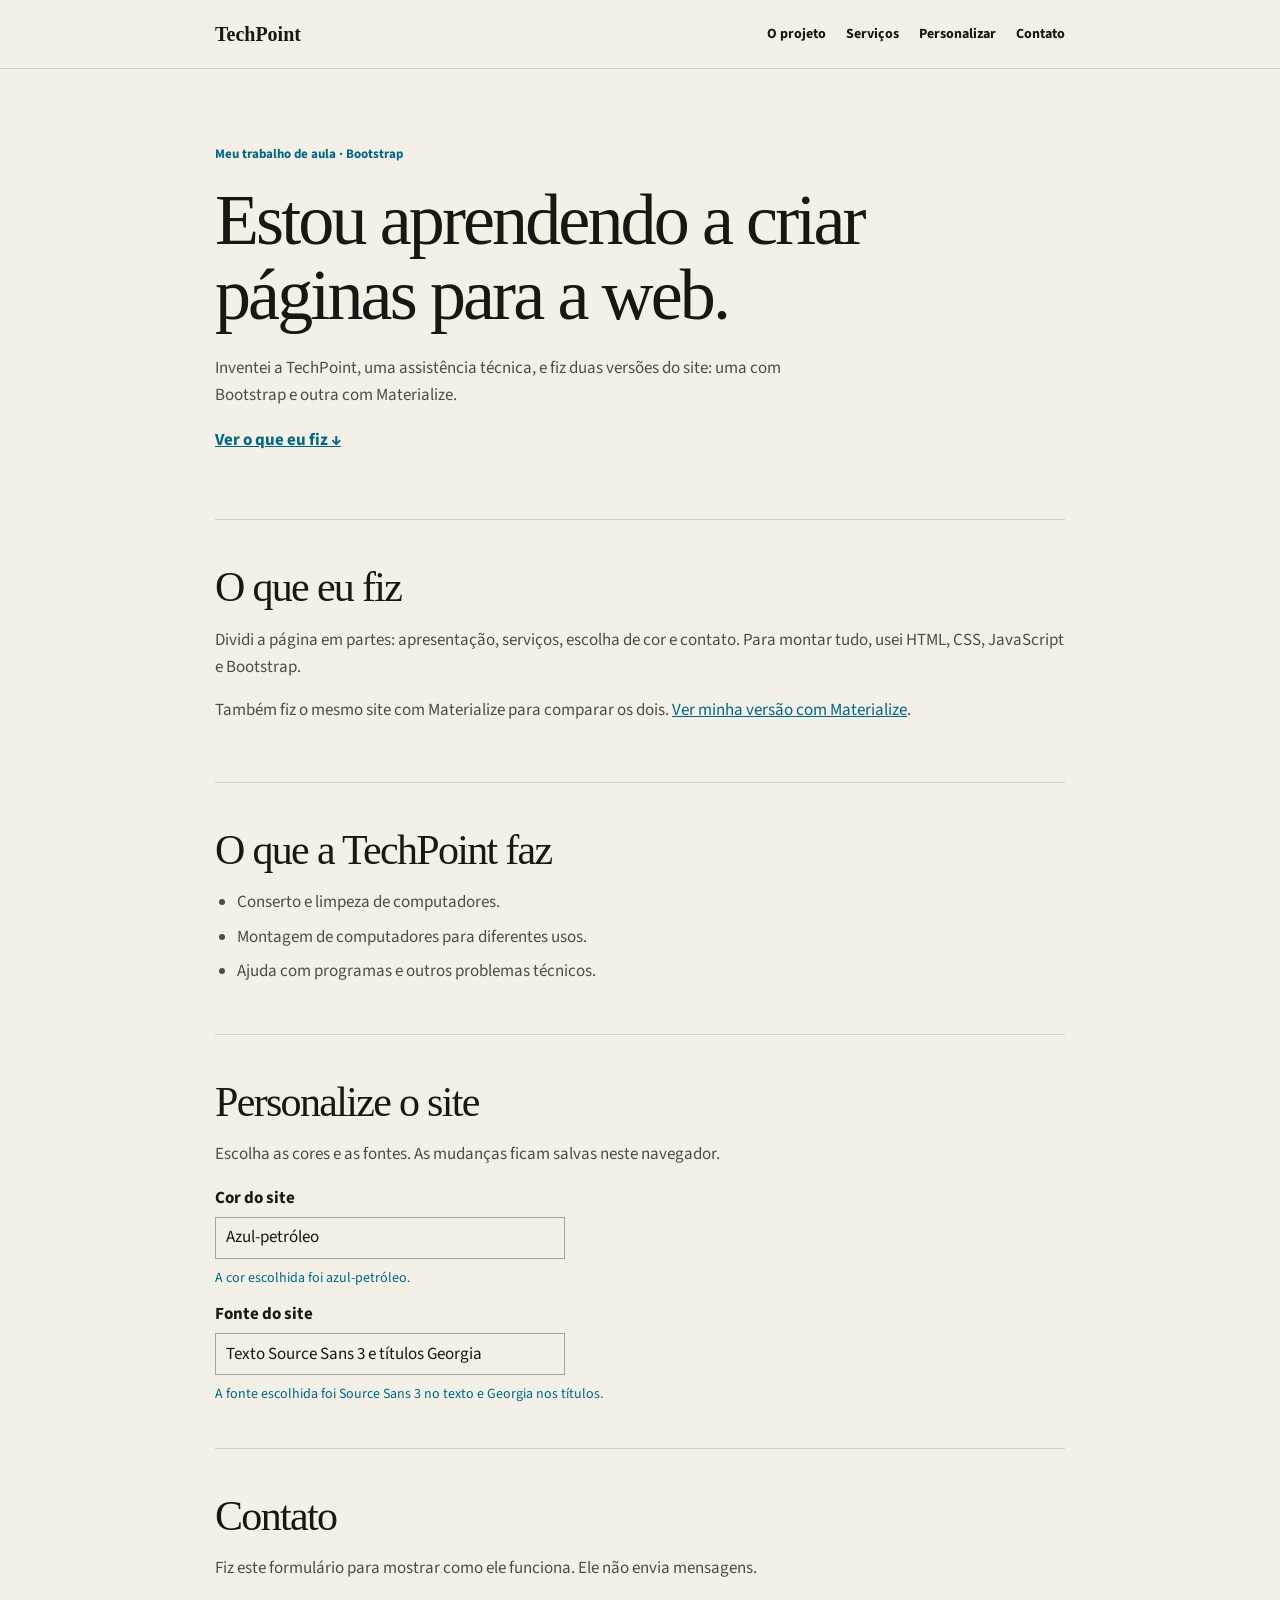
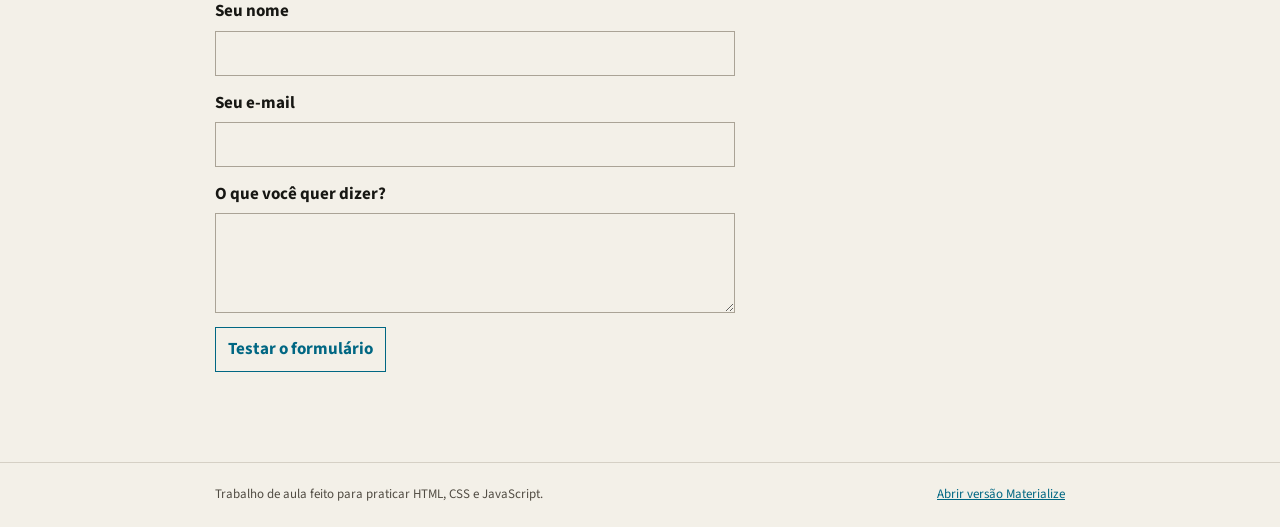
==== bootstrap/index.html @ 9390aa0c "Refresh preference assets in browsers" ====
<!doctype html>
<html lang="pt-BR">
<head>
  <meta charset="utf-8">
  <meta name="viewport" content="width=device-width, initial-scale=1">
  <title>TechPoint - Bootstrap</title>
  <link rel="preconnect" href="https://fonts.googleapis.com">
  <link rel="preconnect" href="https://fonts.gstatic.com" crossorigin>
  <link href="https://fonts.googleapis.com/css2?family=Source+Sans+3:wght@400;600;700&display=swap" rel="stylesheet">
  <link href="https://cdn.jsdelivr.net/npm/bootstrap@5.3.3/dist/css/bootstrap.min.css" rel="stylesheet">
  <link rel="stylesheet" href="../css/estilos.css?v=2">
</head>
<body>
  <header class="site-header">
    <div class="container header-content">
      <a class="logo" href="#inicio">TechPoint</a>
      <nav aria-label="Navegação principal">
        <a href="#projeto">O projeto</a>
        <a href="#servicos">Serviços</a>
        <a href="#preferencias">Personalizar</a>
        <a href="#contato">Contato</a>
      </nav>
    </div>
  </header>

  <main class="container">
    <section class="intro" id="inicio">
      <p class="eyebrow">Meu trabalho de aula · Bootstrap</p>
      <h1>Estou aprendendo a criar páginas para a web.</h1>
      <p>Inventei a TechPoint, uma assistência técnica, e fiz duas versões do site: uma com Bootstrap e outra com Materialize.</p>
      <a class="text-link" href="#projeto">Ver o que eu fiz ↓</a>
    </section>

    <section class="content-section" id="projeto">
      <h2>O que eu fiz</h2>
      <p>Dividi a página em partes: apresentação, serviços, escolha de cor e contato. Para montar tudo, usei HTML, CSS, JavaScript e Bootstrap.</p>
      <p>Também fiz o mesmo site com Materialize para comparar os dois. <a href="../materialize/">Ver minha versão com Materialize</a>.</p>
    </section>

    <section class="content-section" id="servicos">
      <h2>O que a TechPoint faz</h2>
      <ul class="service-list">
        <li>Conserto e limpeza de computadores.</li>
        <li>Montagem de computadores para diferentes usos.</li>
        <li>Ajuda com programas e outros problemas técnicos.</li>
      </ul>
    </section>

    <section class="content-section" id="preferencias">
      <h2>Personalize o site</h2>
      <p>Escolha as cores e as fontes. As mudanças ficam salvas neste navegador.</p>
      <label for="paleta">Cor do site</label>
      <select id="paleta" class="form-select preference-select">
        <option value="petroleo">Azul-petróleo</option>
        <option value="oliva">Verde-oliva</option>
        <option value="ocre">Ocre</option>
      </select>
      <p id="estado-preferencia" class="status-message mensagem-destaque" role="status" aria-live="polite"></p>
      <label for="fonte">Fonte do site</label>
      <select id="fonte" class="form-select preference-select">
        <option value="mista">Texto Source Sans 3 e títulos Georgia</option>
        <option value="serifada">Georgia</option>
        <option value="sem-serifa">Source Sans 3</option>
      </select>
      <p id="estado-fonte" class="status-message mensagem-destaque" role="status" aria-live="polite"></p>
    </section>

    <section class="content-section" id="contato">
      <h2>Contato</h2>
      <p>Fiz este formulário para mostrar como ele funciona. Ele não envia mensagens.</p>
      <form id="form-contato" class="contact-form">
        <label for="nome">Seu nome</label>
        <input class="form-control" id="nome" name="nome" autocomplete="name" required>

        <label for="email">Seu e-mail</label>
        <input class="form-control" id="email" name="email" type="email" autocomplete="email" required>

        <label for="mensagem">O que você quer dizer?</label>
        <textarea class="form-control" id="mensagem" name="mensagem" rows="3" required></textarea>

        <button class="simple-button" type="submit">Testar o formulário</button>
        <p id="resposta-formulario" class="status-message mensagem-destaque" role="status" aria-live="polite"></p>
      </form>
    </section>
  </main>

  <footer class="site-footer">
    <div class="container footer-content">
      <span>Trabalho de aula feito para praticar HTML, CSS e JavaScript.</span>
      <a href="../materialize/">Abrir versão Materialize</a>
    </div>
  </footer>
  <script src="../js/preferencias.js?v=2"></script>
</body>
</html>
---- css/estilos.css ----
:root {
  --fundo: #f3f0e8;
  --texto: #171713;
  --texto-suave: #514c43;
  --linha: #d5d0c5;
  --destaque: #006783;
  --fonte-corpo: "Source Sans 3", Arial, sans-serif;
  --fonte-titulo: Georgia, "Times New Roman", serif;
}

/* O JavaScript troca o tema usando este atributo. */
html[data-tema="oliva"] {
  --destaque: #69765e;
}

html[data-tema="ocre"] {
  --destaque: #a87920;
}

html[data-fonte="serifada"] {
  --fonte-corpo: Georgia, "Times New Roman", serif;
  --fonte-titulo: Georgia, "Times New Roman", serif;
}

html[data-fonte="sem-serifa"] {
  --fonte-corpo: "Source Sans 3", Arial, sans-serif;
  --fonte-titulo: "Source Sans 3", Arial, sans-serif;
}

* {
  box-sizing: border-box;
}

html {
  scroll-behavior: smooth;
}

body {
  margin: 0;
  background: var(--fundo);
  color: var(--texto-suave);
  font-family: var(--fonte-corpo);
  font-size: 17px;
  line-height: 1.6;
}

.container {
  width: calc(100% - 40px);
  max-width: 850px;
  margin: 0 auto;
  padding: 0;
}

a {
  color: var(--destaque);
}

a:hover {
  color: var(--destaque);
}

h1,
h2 {
  color: var(--texto);
  font-family: var(--fonte-titulo);
  font-weight: 400;
  letter-spacing: -0.04em;
}

h1 {
  max-width: 760px;
  margin: 0 0 22px;
  font-size: clamp(44px, 7vw, 72px);
  line-height: 1.04;
}

h2 {
  margin: 0 0 14px;
  font-size: clamp(32px, 4vw, 42px);
}

p {
  margin-top: 0;
}

label {
  display: block;
  margin: 12px 0 5px;
  color: var(--texto);
  font-weight: 700;
}

.site-header {
  border-bottom: 1px solid var(--linha);
}

.header-content {
  display: flex;
  min-height: 68px;
  align-items: center;
  justify-content: space-between;
  gap: 20px;
}

.logo {
  color: var(--texto);
  font-family: var(--fonte-titulo);
  font-size: 20px;
  font-weight: 700;
  text-decoration: none;
}

.site-header nav {
  display: flex;
  width: auto;
  height: auto;
  align-items: center;
  gap: 20px;
  background: transparent;
  box-shadow: none;
  line-height: normal;
}

.site-header nav a {
  padding: 0;
  color: var(--texto);
  font-size: 14px;
  font-weight: 700;
  text-decoration: none;
}

.site-header nav a:hover {
  color: var(--destaque);
}

.intro {
  padding: 75px 0 65px;
}

.eyebrow {
  margin-bottom: 18px;
  color: var(--destaque);
  font-size: 13px;
  font-weight: 700;
}

.intro > p:not(.eyebrow) {
  max-width: 610px;
  margin-bottom: 18px;
}

.text-link {
  font-weight: 700;
}

.content-section {
  padding: 42px 0;
  border-top: 1px solid var(--linha);
}

.service-list {
  margin: 0;
  padding-left: 22px;
}

.service-list li {
  margin: 7px 0;
}

.preference-select {
  display: block;
  width: 100%;
  max-width: 350px;
  height: 42px;
  padding: 0 10px;
  border: 1px solid #aaa396;
  border-radius: 0;
  background: transparent;
  color: var(--texto);
  font: inherit;
}

.contact-form {
  max-width: 520px;
}

.contact-form input,
.contact-form textarea {
  display: block;
  width: 100%;
  margin-bottom: 14px;
  padding: 8px;
  border: 1px solid #aaa396;
  border-radius: 0;
  background: transparent;
  color: var(--texto);
  font: inherit;
  box-shadow: none;
}

.contact-form textarea {
  resize: vertical;
}

.simple-button {
  padding: 8px 12px;
  border: 1px solid var(--destaque);
  background: transparent;
  color: var(--destaque);
  font: inherit;
  font-weight: 700;
  cursor: pointer;
}

.simple-button:hover {
  background: var(--destaque);
  color: white;
}

/* Use em mensagens que acompanham a cor escolhida. */
.mensagem-destaque,
.status-message {
  color: var(--destaque);
}

.status-message {
  min-height: 1.4em;
  margin: 8px 0 0;
  font-size: 14px;
}

.site-footer {
  margin-top: 20px;
  border-top: 1px solid var(--linha);
}

.footer-content {
  display: flex;
  min-height: 64px;
  align-items: center;
  justify-content: space-between;
  gap: 12px;
  font-size: 13px;
}

@media (max-width: 600px) {
  body {
    font-size: 16px;
  }

  .header-content {
    align-items: flex-start;
    flex-direction: column;
    justify-content: center;
    padding: 12px 0;
  }

  .site-header nav {
    flex-wrap: wrap;
    gap: 10px 16px;
  }

  .intro {
    padding: 54px 0 48px;
  }

  .content-section {
    padding: 32px 0;
  }

  .footer-content {
    align-items: flex-start;
    flex-direction: column;
    justify-content: center;
    padding: 14px 0;
  }
}
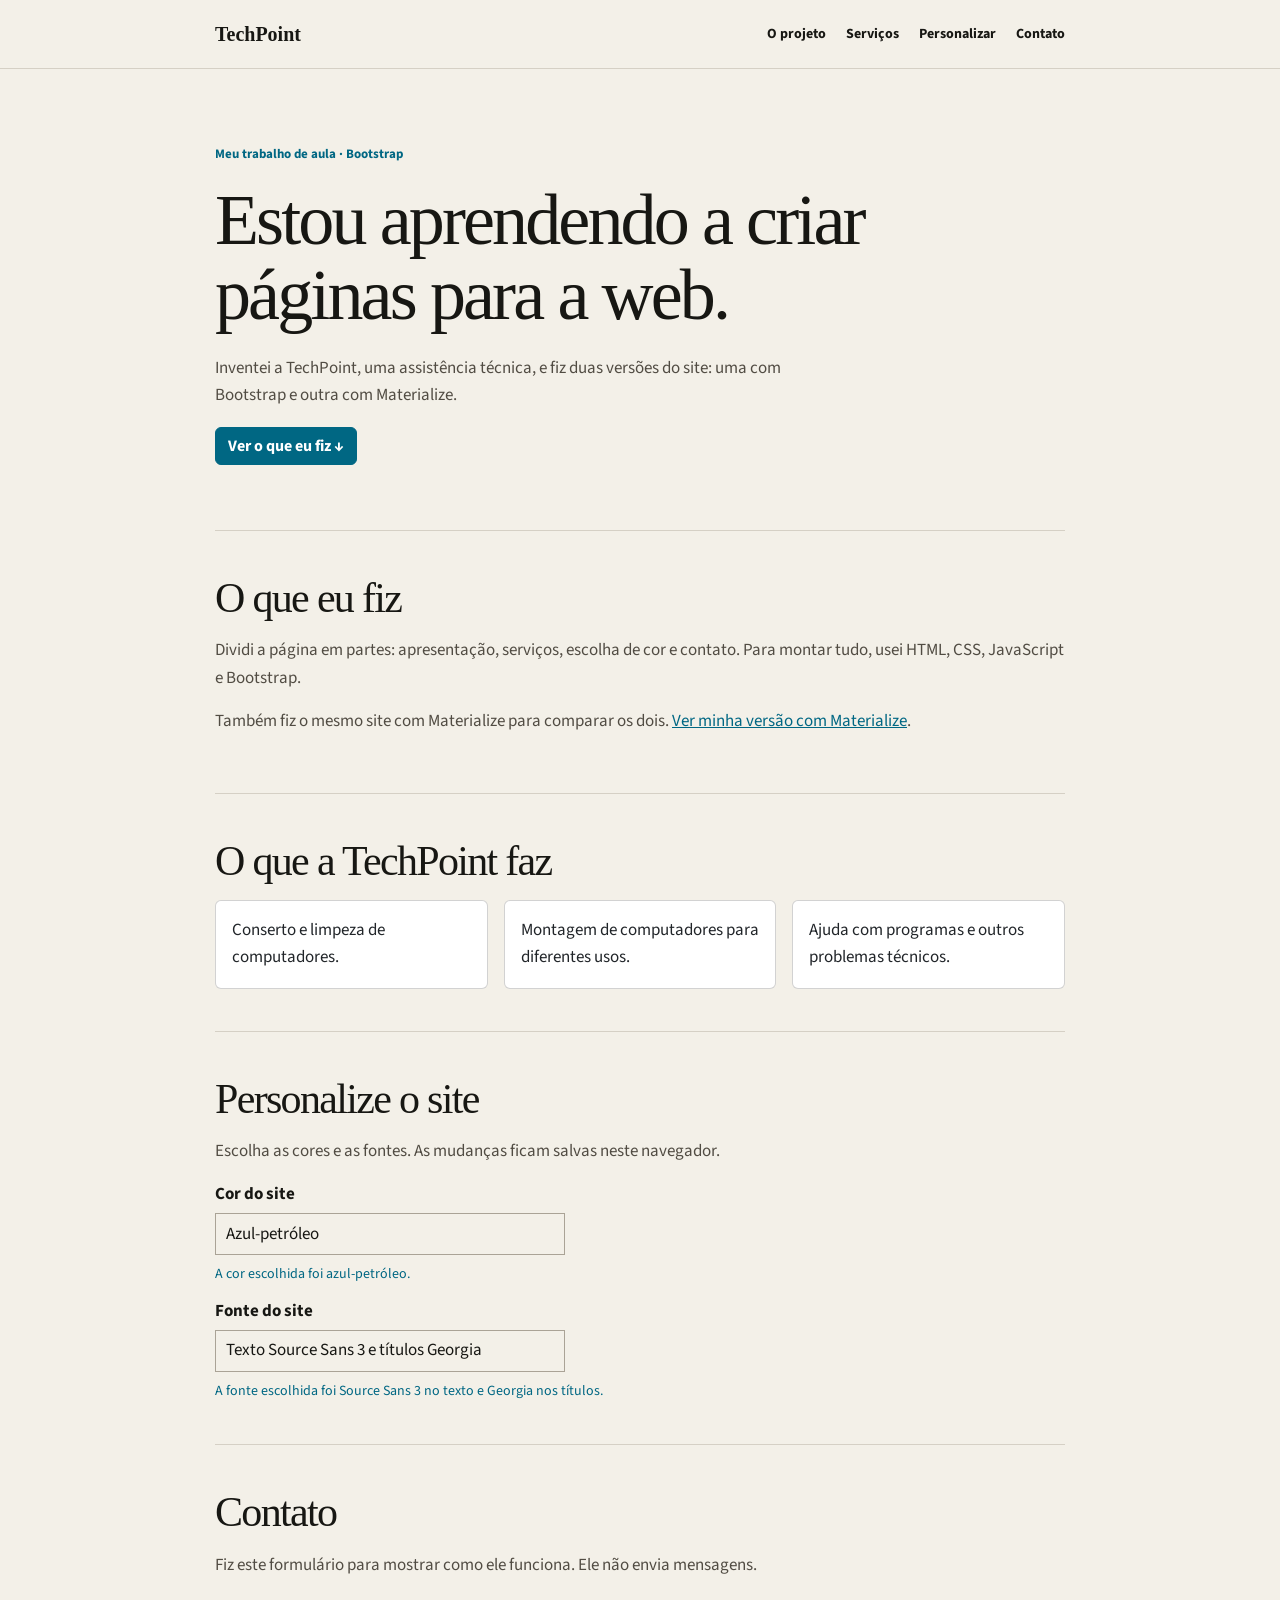
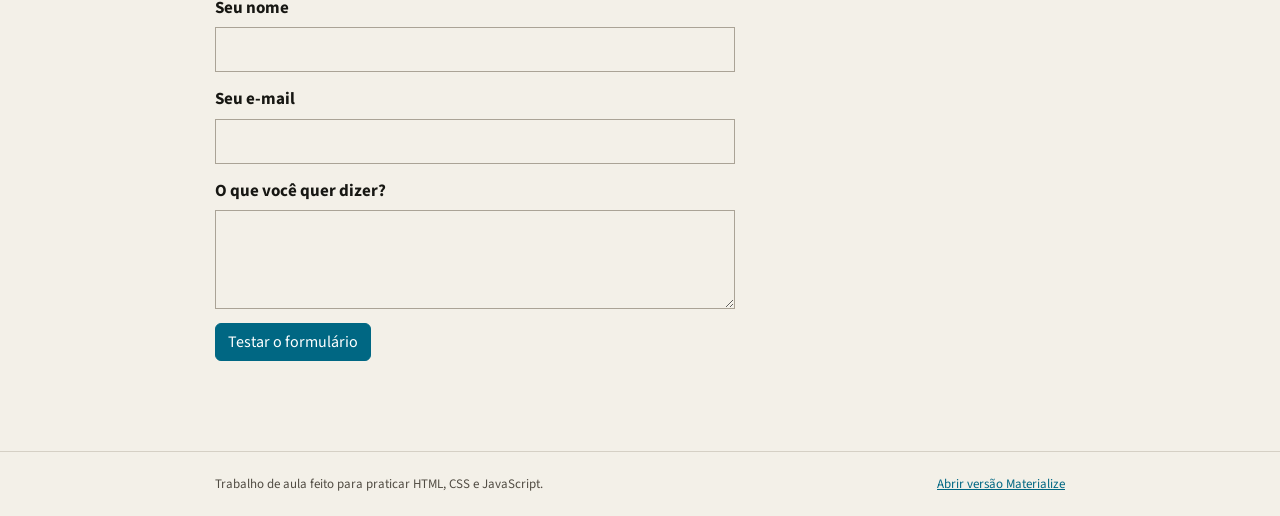
==== commit 846f2415: "Use framework grids cards and buttons" ====
--- a/bootstrap/index.html
+++ b/bootstrap/index.html
@@ -3,12 +3,13 @@
 <head>
   <meta charset="utf-8">
   <meta name="viewport" content="width=device-width, initial-scale=1">
+  <meta name="description" content="Versão Bootstrap do site TechPoint, criado para comparar frameworks CSS e testar personalização de cores e fontes.">
   <title>TechPoint - Bootstrap</title>
   <link rel="preconnect" href="https://fonts.googleapis.com">
   <link rel="preconnect" href="https://fonts.gstatic.com" crossorigin>
   <link href="https://fonts.googleapis.com/css2?family=Source+Sans+3:wght@400;600;700&display=swap" rel="stylesheet">
   <link href="https://cdn.jsdelivr.net/npm/bootstrap@5.3.3/dist/css/bootstrap.min.css" rel="stylesheet">
-  <link rel="stylesheet" href="../css/estilos.css?v=2">
+  <link rel="stylesheet" href="../css/estilos.css?v=3">
 </head>
 <body>
   <header class="site-header">
@@ -28,7 +29,7 @@
       <p class="eyebrow">Meu trabalho de aula · Bootstrap</p>
       <h1>Estou aprendendo a criar páginas para a web.</h1>
       <p>Inventei a TechPoint, uma assistência técnica, e fiz duas versões do site: uma com Bootstrap e outra com Materialize.</p>
-      <a class="text-link" href="#projeto">Ver o que eu fiz ↓</a>
+      <a class="btn btn-primary text-link" href="#projeto">Ver o que eu fiz ↓</a>
     </section>
 
     <section class="content-section" id="projeto">
@@ -39,11 +40,29 @@
 
     <section class="content-section" id="servicos">
       <h2>O que a TechPoint faz</h2>
-      <ul class="service-list">
-        <li>Conserto e limpeza de computadores.</li>
-        <li>Montagem de computadores para diferentes usos.</li>
-        <li>Ajuda com programas e outros problemas técnicos.</li>
-      </ul>
+      <div class="row g-3 service-grid">
+        <article class="col-12 col-md-4">
+          <div class="card h-100">
+            <div class="card-body">
+              <p class="card-text">Conserto e limpeza de computadores.</p>
+            </div>
+          </div>
+        </article>
+        <article class="col-12 col-md-4">
+          <div class="card h-100">
+            <div class="card-body">
+              <p class="card-text">Montagem de computadores para diferentes usos.</p>
+            </div>
+          </div>
+        </article>
+        <article class="col-12 col-md-4">
+          <div class="card h-100">
+            <div class="card-body">
+              <p class="card-text">Ajuda com programas e outros problemas técnicos.</p>
+            </div>
+          </div>
+        </article>
+      </div>
     </section>
 
     <section class="content-section" id="preferencias">
@@ -78,7 +97,7 @@
         <label for="mensagem">O que você quer dizer?</label>
         <textarea class="form-control" id="mensagem" name="mensagem" rows="3" required></textarea>
 
-        <button class="simple-button" type="submit">Testar o formulário</button>
+        <button class="btn btn-primary" type="submit">Testar o formulário</button>
         <p id="resposta-formulario" class="status-message mensagem-destaque" role="status" aria-live="polite"></p>
       </form>
     </section>
--- a/css/estilos.css
+++ b/css/estilos.css
@@ -158,13 +158,8 @@
   border-top: 1px solid var(--linha);
 }
 
-.service-list {
-  margin: 0;
-  padding-left: 22px;
-}
-
-.service-list li {
-  margin: 7px 0;
+.service-grid .card {
+  height: 100%;
 }
 
 .preference-select {
@@ -202,18 +197,17 @@
   resize: vertical;
 }
 
-.simple-button {
-  padding: 8px 12px;
-  border: 1px solid var(--destaque);
-  background: transparent;
-  color: var(--destaque);
-  font: inherit;
-  font-weight: 700;
-  cursor: pointer;
-}
-
-.simple-button:hover {
-  background: var(--destaque);
+.btn.btn-primary,
+.btn.waves-effect {
+  border-color: var(--destaque);
+  background-color: var(--destaque);
+  color: white;
+}
+
+.btn.btn-primary:hover,
+.btn.waves-effect:hover {
+  border-color: var(--texto);
+  background-color: var(--texto);
   color: white;
 }
 
@@ -275,3 +269,10 @@
     padding: 14px 0;
   }
 }
+
+/* Respeita quem prefere navegar sem animações de rolagem. */
+@media (prefers-reduced-motion: reduce) {
+  html {
+    scroll-behavior: auto;
+  }
+}
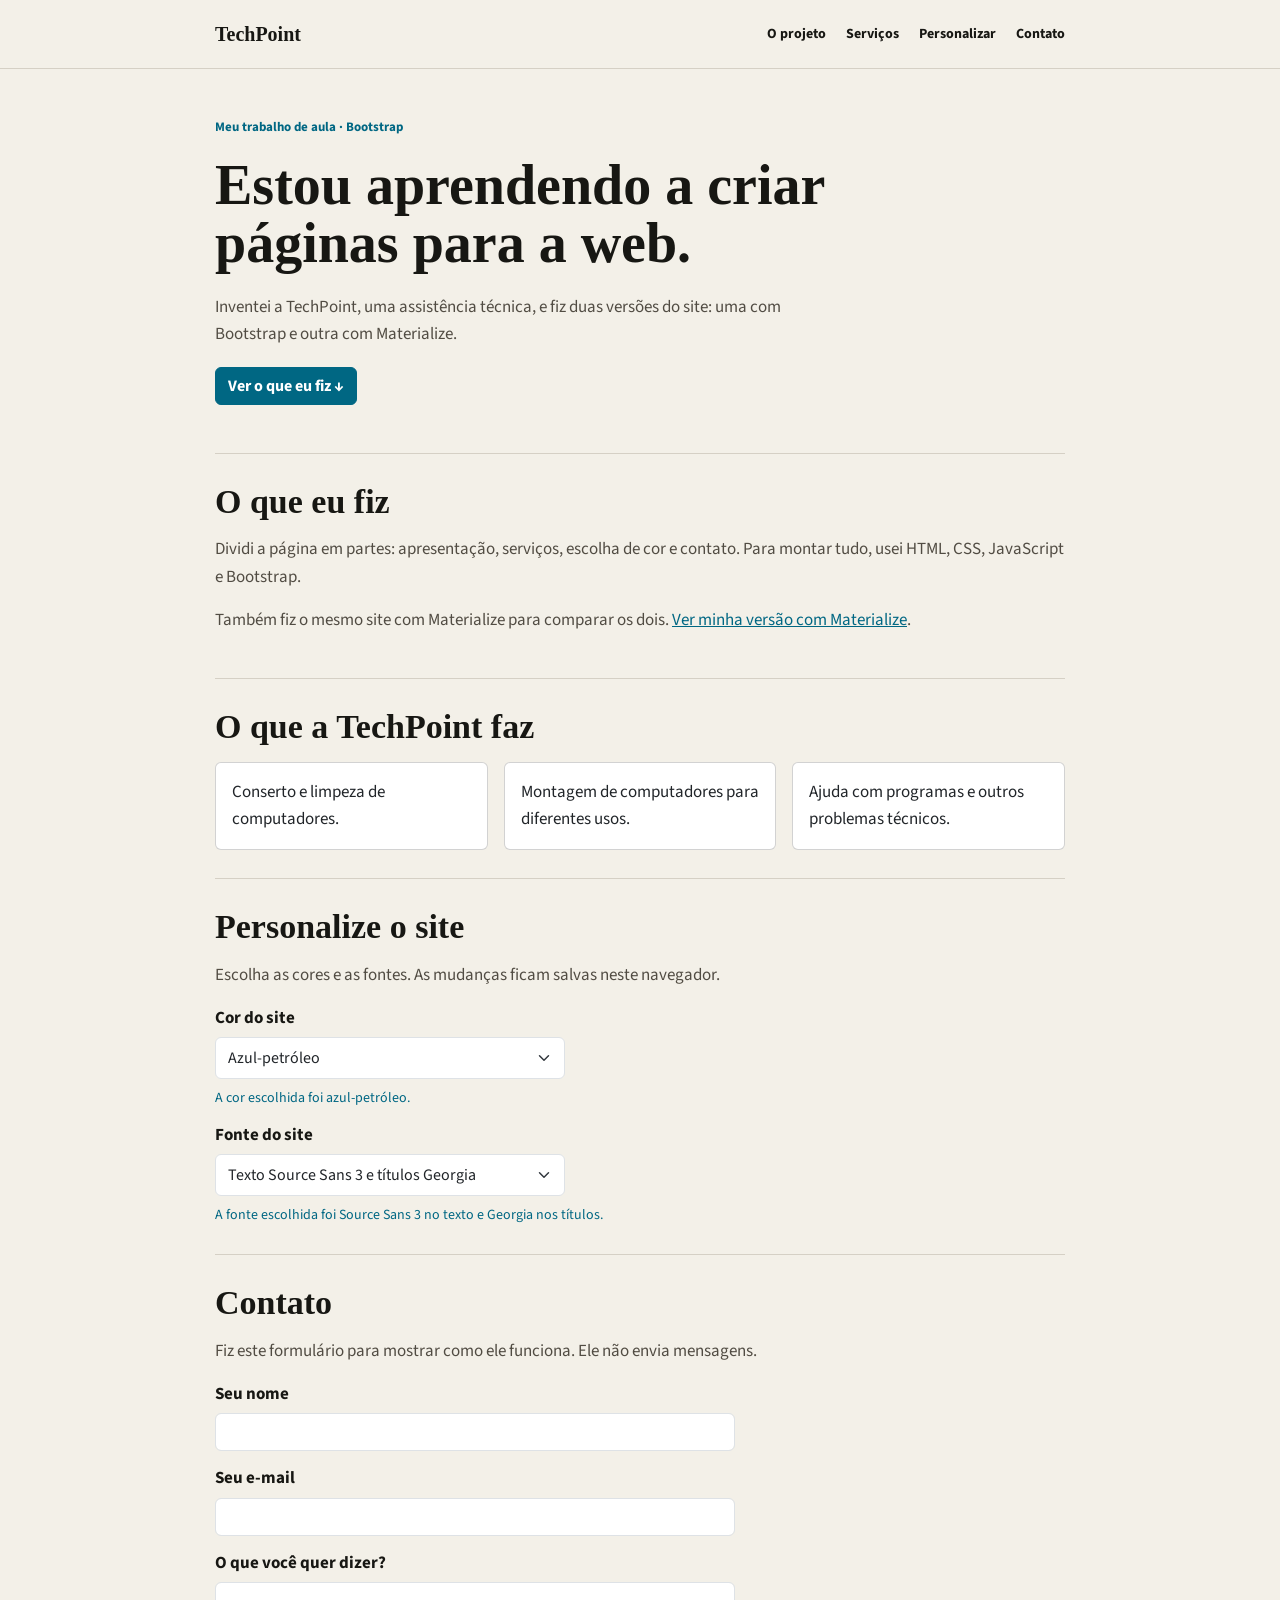
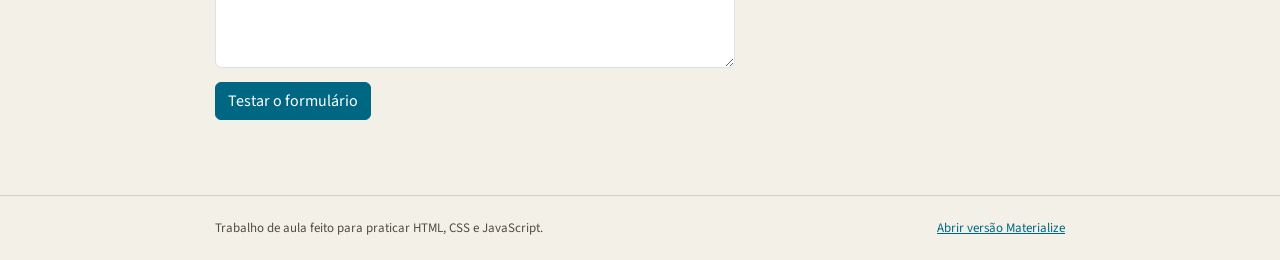
==== commit 10d4f4b3: "Differentiate Bootstrap and Materialize styles" ====
--- a/bootstrap/index.html
+++ b/bootstrap/index.html
@@ -9,9 +9,9 @@
   <link rel="preconnect" href="https://fonts.gstatic.com" crossorigin>
   <link href="https://fonts.googleapis.com/css2?family=Source+Sans+3:wght@400;600;700&display=swap" rel="stylesheet">
   <link href="https://cdn.jsdelivr.net/npm/bootstrap@5.3.3/dist/css/bootstrap.min.css" rel="stylesheet">
-  <link rel="stylesheet" href="../css/estilos.css?v=3">
+  <link rel="stylesheet" href="../css/estilos.css?v=6">
 </head>
-<body>
+<body class="versao-bootstrap">
   <header class="site-header">
     <div class="container header-content">
       <a class="logo" href="#inicio">TechPoint</a>
--- a/css/estilos.css
+++ b/css/estilos.css
@@ -79,6 +79,20 @@
   font-size: clamp(32px, 4vw, 42px);
 }
 
+.versao-bootstrap h1,
+.versao-bootstrap h2 {
+  font-weight: 600;
+  letter-spacing: 0;
+}
+
+.versao-bootstrap h1 {
+  font-size: clamp(36px, 5vw, 56px);
+}
+
+.versao-bootstrap h2 {
+  font-size: clamp(28px, 3vw, 34px);
+}
+
 p {
   margin-top: 0;
 }
@@ -91,7 +105,15 @@
 }
 
 .site-header {
+  position: sticky;
+  top: 0;
+  z-index: 10;
   border-bottom: 1px solid var(--linha);
+  background: var(--fundo);
+}
+
+.versao-materialize .site-header {
+  border-bottom: 0;
 }
 
 .header-content {
@@ -135,6 +157,11 @@
 
 .intro {
   padding: 75px 0 65px;
+  scroll-margin-top: 110px;
+}
+
+.versao-bootstrap .intro {
+  padding: 48px 0;
 }
 
 .eyebrow {
@@ -156,6 +183,11 @@
 .content-section {
   padding: 42px 0;
   border-top: 1px solid var(--linha);
+  scroll-margin-top: 110px;
+}
+
+.versao-bootstrap .content-section {
+  padding: 28px 0;
 }
 
 .service-grid .card {
@@ -167,12 +199,6 @@
   width: 100%;
   max-width: 350px;
   height: 42px;
-  padding: 0 10px;
-  border: 1px solid #aaa396;
-  border-radius: 0;
-  background: transparent;
-  color: var(--texto);
-  font: inherit;
 }
 
 .contact-form {
@@ -184,31 +210,23 @@
   display: block;
   width: 100%;
   margin-bottom: 14px;
-  padding: 8px;
-  border: 1px solid #aaa396;
-  border-radius: 0;
-  background: transparent;
-  color: var(--texto);
-  font: inherit;
-  box-shadow: none;
-}
-
-.contact-form textarea {
-  resize: vertical;
-}
-
-.btn.btn-primary,
-.btn.waves-effect {
-  border-color: var(--destaque);
+}
+
+.versao-bootstrap .btn-primary {
+  --bs-btn-bg: var(--destaque);
+  --bs-btn-border-color: var(--destaque);
+  --bs-btn-hover-bg: var(--destaque);
+  --bs-btn-hover-border-color: var(--destaque);
+  --bs-btn-active-bg: var(--destaque);
+  --bs-btn-active-border-color: var(--destaque);
+}
+
+.versao-materialize .btn.waves-effect {
   background-color: var(--destaque);
-  color: white;
-}
-
-.btn.btn-primary:hover,
-.btn.waves-effect:hover {
-  border-color: var(--texto);
+}
+
+.versao-materialize .btn.waves-effect:hover {
   background-color: var(--texto);
-  color: white;
 }
 
 /* Use em mensagens que acompanham a cor escolhida. */
@@ -258,8 +276,16 @@
     padding: 54px 0 48px;
   }
 
+  .versao-bootstrap .intro {
+    padding: 40px 0;
+  }
+
   .content-section {
     padding: 32px 0;
+  }
+
+  .versao-bootstrap .content-section {
+    padding: 24px 0;
   }
 
   .footer-content {
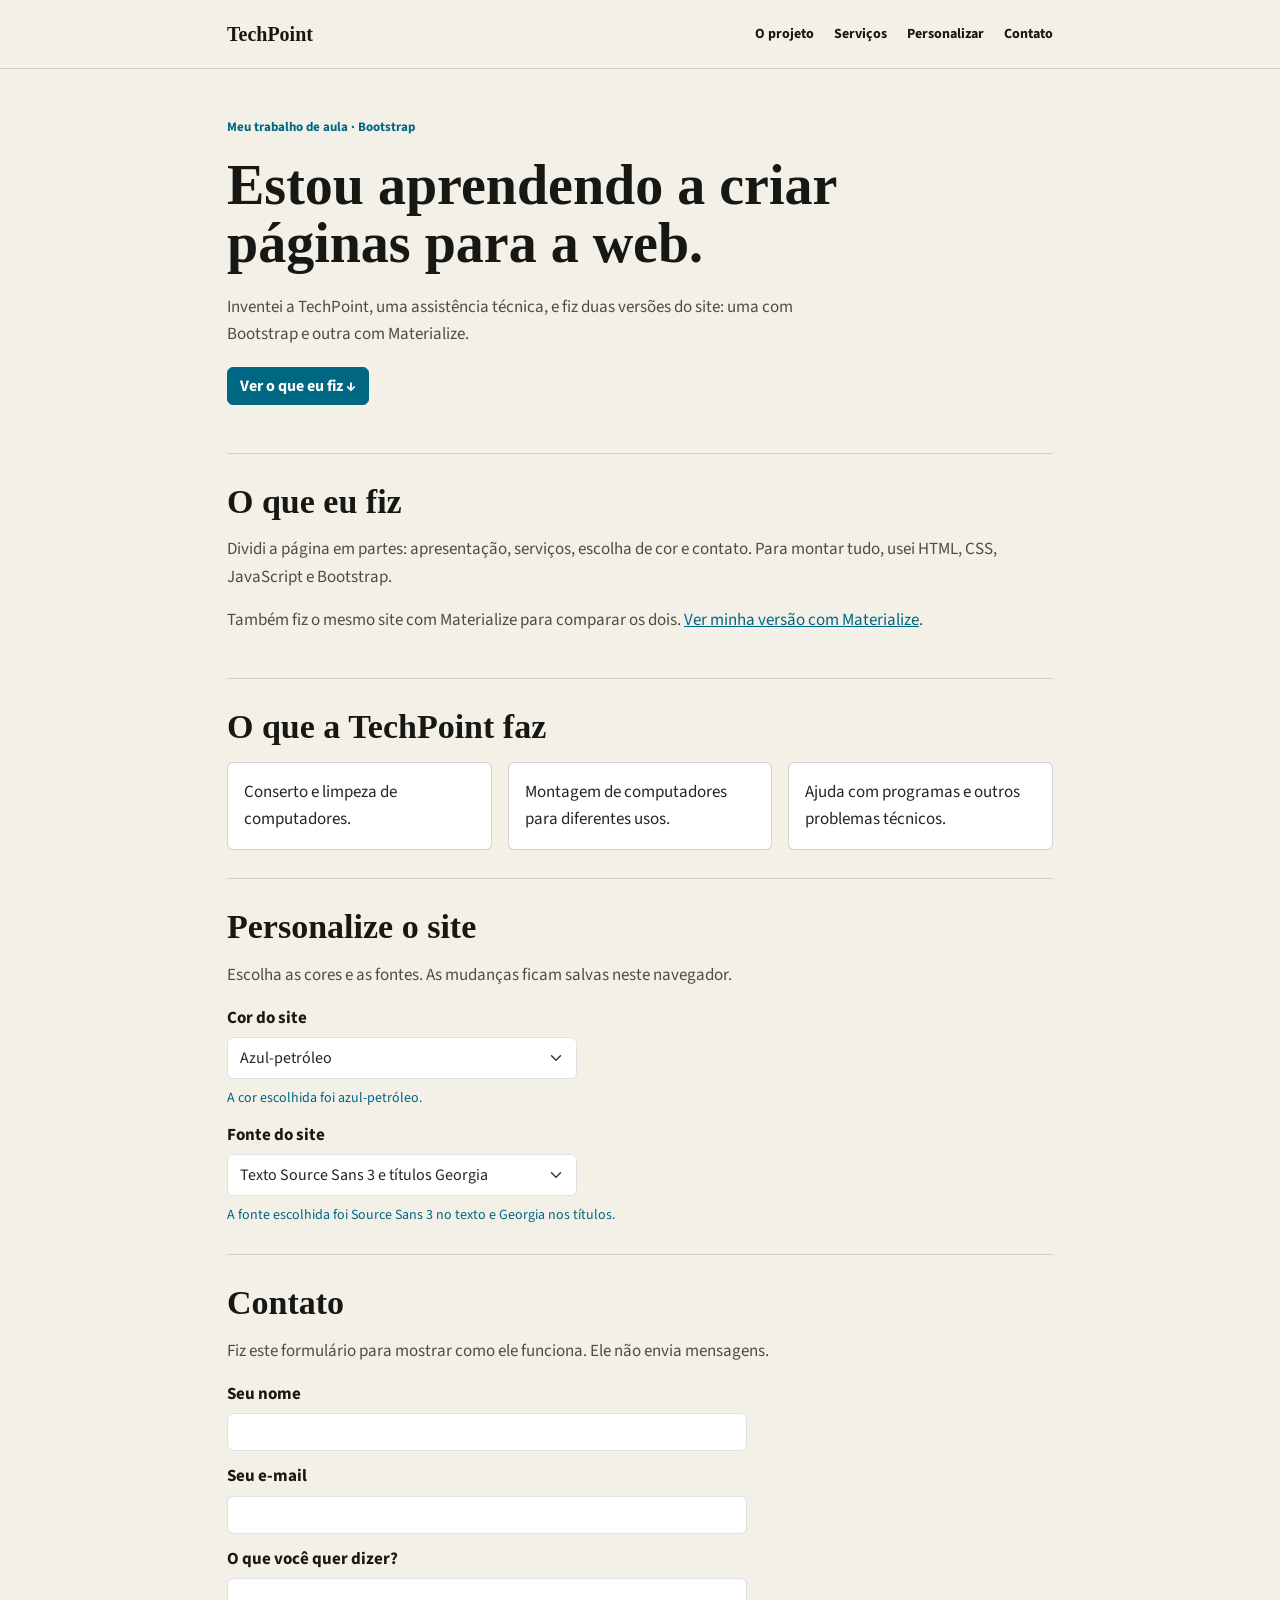
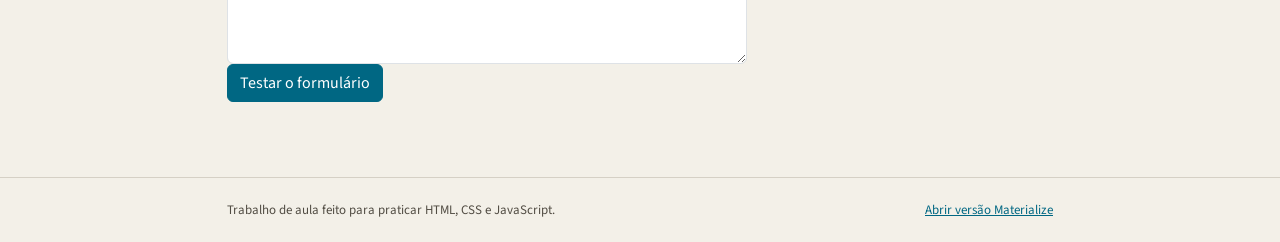
==== commit 7dd487be: "Simplify shared stylesheet" ====
--- a/bootstrap/index.html
+++ b/bootstrap/index.html
@@ -9,7 +9,7 @@
   <link rel="preconnect" href="https://fonts.gstatic.com" crossorigin>
   <link href="https://fonts.googleapis.com/css2?family=Source+Sans+3:wght@400;600;700&display=swap" rel="stylesheet">
   <link href="https://cdn.jsdelivr.net/npm/bootstrap@5.3.3/dist/css/bootstrap.min.css" rel="stylesheet">
-  <link rel="stylesheet" href="../css/estilos.css?v=6">
+  <link rel="stylesheet" href="../css/estilos.css?v=7">
 </head>
 <body class="versao-bootstrap">
   <header class="site-header">
--- a/css/estilos.css
+++ b/css/estilos.css
@@ -8,94 +8,65 @@
   --fonte-titulo: Georgia, "Times New Roman", serif;
 }
 
-/* O JavaScript troca o tema usando este atributo. */
-html[data-tema="oliva"] {
-  --destaque: #69765e;
-}
-
-html[data-tema="ocre"] {
-  --destaque: #a87920;
-}
-
+html[data-tema="oliva"] { --destaque: #69765e; }
+html[data-tema="ocre"] { --destaque: #a87920; }
 html[data-fonte="serifada"] {
   --fonte-corpo: Georgia, "Times New Roman", serif;
   --fonte-titulo: Georgia, "Times New Roman", serif;
 }
-
 html[data-fonte="sem-serifa"] {
   --fonte-corpo: "Source Sans 3", Arial, sans-serif;
   --fonte-titulo: "Source Sans 3", Arial, sans-serif;
 }
 
-* {
-  box-sizing: border-box;
-}
+* { box-sizing: border-box; }
 
-html {
-  scroll-behavior: smooth;
-}
+html { scroll-behavior: smooth; }
 
 body {
   margin: 0;
   background: var(--fundo);
   color: var(--texto-suave);
-  font-family: var(--fonte-corpo);
-  font-size: 17px;
-  line-height: 1.6;
+  font: 17px/1.6 var(--fonte-corpo);
 }
 
 .container {
   width: calc(100% - 40px);
   max-width: 850px;
   margin: 0 auto;
-  padding: 0;
 }
 
-a {
-  color: var(--destaque);
-}
+a { color: var(--destaque); }
 
-a:hover {
-  color: var(--destaque);
-}
-
-h1,
-h2 {
+h1, h2, .logo {
   color: var(--texto);
   font-family: var(--fonte-titulo);
-  font-weight: 400;
-  letter-spacing: -0.04em;
 }
 
 h1 {
   max-width: 760px;
   margin: 0 0 22px;
   font-size: clamp(44px, 7vw, 72px);
+  font-weight: 400;
+  letter-spacing: -0.04em;
   line-height: 1.04;
 }
 
 h2 {
   margin: 0 0 14px;
   font-size: clamp(32px, 4vw, 42px);
+  font-weight: 400;
+  letter-spacing: -0.04em;
 }
 
-.versao-bootstrap h1,
-.versao-bootstrap h2 {
+.versao-bootstrap h1, .versao-bootstrap h2 {
   font-weight: 600;
   letter-spacing: 0;
 }
+.versao-bootstrap h1 { font-size: clamp(36px, 5vw, 56px); }
+.versao-bootstrap h2 { font-size: clamp(28px, 3vw, 34px); }
 
-.versao-bootstrap h1 {
-  font-size: clamp(36px, 5vw, 56px);
-}
-
-.versao-bootstrap h2 {
-  font-size: clamp(28px, 3vw, 34px);
-}
-
-p {
-  margin-top: 0;
-}
+p { margin-top: 0; }
 
 label {
   display: block;
@@ -111,26 +82,15 @@
   border-bottom: 1px solid var(--linha);
   background: var(--fundo);
 }
+.versao-materialize .site-header { border: 0; }
 
-.versao-materialize .site-header {
-  border-bottom: 0;
-}
-
-.header-content {
+.header-content, .footer-content {
   display: flex;
-  min-height: 68px;
   align-items: center;
   justify-content: space-between;
-  gap: 20px;
 }
-
-.logo {
-  color: var(--texto);
-  font-family: var(--fonte-titulo);
-  font-size: 20px;
-  font-weight: 700;
-  text-decoration: none;
-}
+.header-content { min-height: 68px; gap: 20px; }
+.logo { font-size: 20px; font-weight: 700; text-decoration: none; }
 
 .site-header nav {
   display: flex;
@@ -142,7 +102,6 @@
   box-shadow: none;
   line-height: normal;
 }
-
 .site-header nav a {
   padding: 0;
   color: var(--texto);
@@ -150,49 +109,26 @@
   font-weight: 700;
   text-decoration: none;
 }
+.site-header nav a:hover { color: var(--destaque); }
 
-.site-header nav a:hover {
-  color: var(--destaque);
-}
-
-.intro {
-  padding: 75px 0 65px;
-  scroll-margin-top: 110px;
-}
-
-.versao-bootstrap .intro {
-  padding: 48px 0;
-}
-
+.intro, .content-section { scroll-margin-top: 110px; }
+.intro { padding: 75px 0 65px; }
+.versao-bootstrap .intro { padding: 48px 0; }
 .eyebrow {
   margin-bottom: 18px;
   color: var(--destaque);
   font-size: 13px;
   font-weight: 700;
 }
-
-.intro > p:not(.eyebrow) {
-  max-width: 610px;
-  margin-bottom: 18px;
-}
-
-.text-link {
-  font-weight: 700;
-}
+.intro > p:not(.eyebrow) { max-width: 610px; margin-bottom: 18px; }
+.text-link { font-weight: 700; }
 
 .content-section {
   padding: 42px 0;
   border-top: 1px solid var(--linha);
-  scroll-margin-top: 110px;
 }
-
-.versao-bootstrap .content-section {
-  padding: 28px 0;
-}
-
-.service-grid .card {
-  height: 100%;
-}
+.versao-bootstrap .content-section { padding: 28px 0; }
+.service-grid .card { height: 100%; }
 
 .preference-select {
   display: block;
@@ -200,18 +136,7 @@
   max-width: 350px;
   height: 42px;
 }
-
-.contact-form {
-  max-width: 520px;
-}
-
-.contact-form input,
-.contact-form textarea {
-  display: block;
-  width: 100%;
-  margin-bottom: 14px;
-}
-
+.contact-form { max-width: 520px; }
 .versao-bootstrap .btn-primary {
   --bs-btn-bg: var(--destaque);
   --bs-btn-border-color: var(--destaque);
@@ -220,85 +145,32 @@
   --bs-btn-active-bg: var(--destaque);
   --bs-btn-active-border-color: var(--destaque);
 }
+.versao-materialize .btn.waves-effect,
+.versao-materialize .btn.waves-effect:hover { background: var(--destaque); }
 
-.versao-materialize .btn.waves-effect {
-  background-color: var(--destaque);
-}
+.mensagem-destaque, .status-message { color: var(--destaque); }
+.status-message { min-height: 1.4em; margin: 8px 0 0; font-size: 14px; }
 
-.versao-materialize .btn.waves-effect:hover {
-  background-color: var(--texto);
-}
-
-/* Use em mensagens que acompanham a cor escolhida. */
-.mensagem-destaque,
-.status-message {
-  color: var(--destaque);
-}
-
-.status-message {
-  min-height: 1.4em;
-  margin: 8px 0 0;
-  font-size: 14px;
-}
-
-.site-footer {
-  margin-top: 20px;
-  border-top: 1px solid var(--linha);
-}
-
-.footer-content {
-  display: flex;
-  min-height: 64px;
-  align-items: center;
-  justify-content: space-between;
-  gap: 12px;
-  font-size: 13px;
-}
+.site-footer { margin-top: 20px; border-top: 1px solid var(--linha); }
+.footer-content { min-height: 64px; gap: 12px; font-size: 13px; }
 
 @media (max-width: 600px) {
-  body {
-    font-size: 16px;
-  }
-
-  .header-content {
+  body { font-size: 16px; }
+  .header-content, .footer-content {
     align-items: flex-start;
     flex-direction: column;
     justify-content: center;
-    padding: 12px 0;
   }
-
-  .site-header nav {
-    flex-wrap: wrap;
-    gap: 10px 16px;
-  }
-
-  .intro {
-    padding: 54px 0 48px;
-  }
-
-  .versao-bootstrap .intro {
-    padding: 40px 0;
-  }
-
-  .content-section {
-    padding: 32px 0;
-  }
-
-  .versao-bootstrap .content-section {
-    padding: 24px 0;
-  }
-
-  .footer-content {
-    align-items: flex-start;
-    flex-direction: column;
-    justify-content: center;
-    padding: 14px 0;
-  }
+  .header-content { padding: 12px 0; }
+  .site-header nav { flex-wrap: wrap; gap: 10px 16px; }
+  .intro { padding: 54px 0 48px; }
+  .versao-bootstrap .intro { padding: 40px 0; }
+  .content-section { padding: 32px 0; }
+  .versao-bootstrap .content-section { padding: 24px 0; }
+  .footer-content { padding: 14px 0; }
 }
 
-/* Respeita quem prefere navegar sem animações de rolagem. */
+/* Respeita a preferência por menos movimento. */
 @media (prefers-reduced-motion: reduce) {
-  html {
-    scroll-behavior: auto;
-  }
+  html { scroll-behavior: auto; }
 }
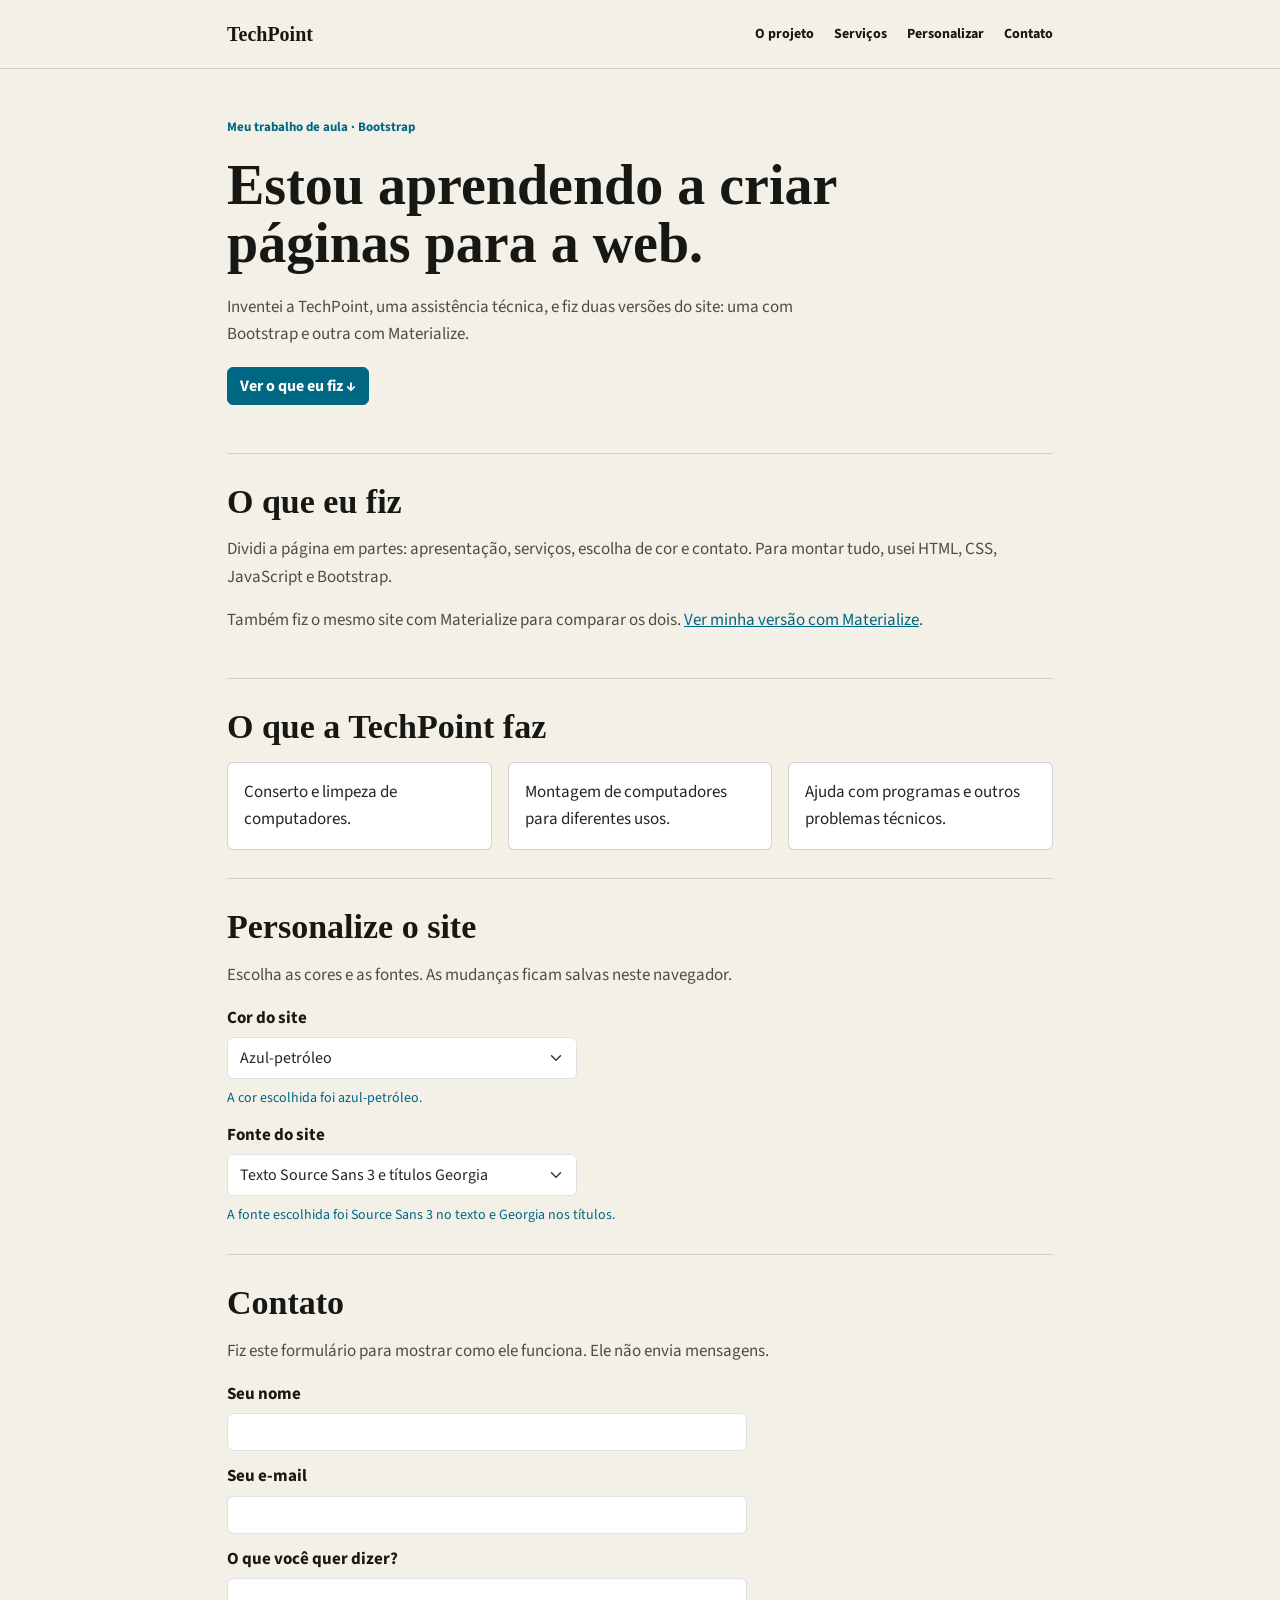
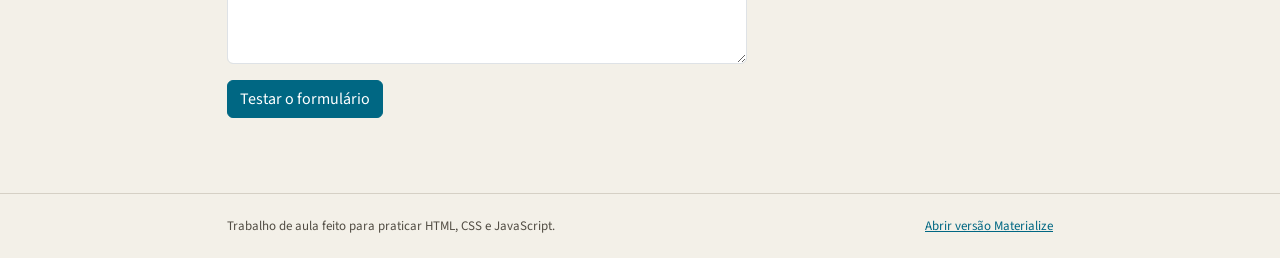
==== commit 19e48a03: "Add space before Bootstrap form button" ====
--- a/bootstrap/index.html
+++ b/bootstrap/index.html
@@ -9,7 +9,7 @@
   <link rel="preconnect" href="https://fonts.gstatic.com" crossorigin>
   <link href="https://fonts.googleapis.com/css2?family=Source+Sans+3:wght@400;600;700&display=swap" rel="stylesheet">
   <link href="https://cdn.jsdelivr.net/npm/bootstrap@5.3.3/dist/css/bootstrap.min.css" rel="stylesheet">
-  <link rel="stylesheet" href="../css/estilos.css?v=7">
+  <link rel="stylesheet" href="../css/estilos.css?v=8">
 </head>
 <body class="versao-bootstrap">
   <header class="site-header">
@@ -95,7 +95,7 @@
         <input class="form-control" id="email" name="email" type="email" autocomplete="email" required>
 
         <label for="mensagem">O que você quer dizer?</label>
-        <textarea class="form-control" id="mensagem" name="mensagem" rows="3" required></textarea>
+        <textarea class="form-control mb-3" id="mensagem" name="mensagem" rows="3" required></textarea>
 
         <button class="btn btn-primary" type="submit">Testar o formulário</button>
         <p id="resposta-formulario" class="status-message mensagem-destaque" role="status" aria-live="polite"></p>
--- a/css/estilos.css
+++ b/css/estilos.css
@@ -8,19 +8,21 @@
   --fonte-titulo: Georgia, "Times New Roman", serif;
 }
 
+/* O JavaScript muda estas opções quando a pessoa troca as preferências. */
 html[data-tema="oliva"] { --destaque: #69765e; }
 html[data-tema="ocre"] { --destaque: #a87920; }
+
 html[data-fonte="serifada"] {
   --fonte-corpo: Georgia, "Times New Roman", serif;
   --fonte-titulo: Georgia, "Times New Roman", serif;
 }
+
 html[data-fonte="sem-serifa"] {
   --fonte-corpo: "Source Sans 3", Arial, sans-serif;
   --fonte-titulo: "Source Sans 3", Arial, sans-serif;
 }
 
 * { box-sizing: border-box; }
-
 html { scroll-behavior: smooth; }
 
 body {
@@ -63,6 +65,7 @@
   font-weight: 600;
   letter-spacing: 0;
 }
+
 .versao-bootstrap h1 { font-size: clamp(36px, 5vw, 56px); }
 .versao-bootstrap h2 { font-size: clamp(28px, 3vw, 34px); }
 
@@ -84,13 +87,19 @@
 }
 .versao-materialize .site-header { border: 0; }
 
-.header-content, .footer-content {
+.header-content,
+.footer-content {
   display: flex;
   align-items: center;
   justify-content: space-between;
 }
 .header-content { min-height: 68px; gap: 20px; }
-.logo { font-size: 20px; font-weight: 700; text-decoration: none; }
+
+.logo {
+  font-size: 20px;
+  font-weight: 700;
+  text-decoration: none;
+}
 
 .site-header nav {
   display: flex;
@@ -128,6 +137,7 @@
   border-top: 1px solid var(--linha);
 }
 .versao-bootstrap .content-section { padding: 28px 0; }
+
 .service-grid .card { height: 100%; }
 
 .preference-select {
@@ -137,22 +147,34 @@
   height: 42px;
 }
 .contact-form { max-width: 520px; }
+
 .versao-bootstrap .btn-primary {
-  --bs-btn-bg: var(--destaque);
-  --bs-btn-border-color: var(--destaque);
-  --bs-btn-hover-bg: var(--destaque);
-  --bs-btn-hover-border-color: var(--destaque);
-  --bs-btn-active-bg: var(--destaque);
-  --bs-btn-active-border-color: var(--destaque);
+  background: var(--destaque);
+  border-color: var(--destaque);
 }
-.versao-materialize .btn.waves-effect,
-.versao-materialize .btn.waves-effect:hover { background: var(--destaque); }
+
+.versao-bootstrap .btn-primary:hover, .versao-materialize .btn.waves-effect:hover {
+  background: var(--texto);
+  border-color: var(--texto);
+}
+
+.versao-materialize .btn.waves-effect { background: var(--destaque); }
 
 .mensagem-destaque, .status-message { color: var(--destaque); }
-.status-message { min-height: 1.4em; margin: 8px 0 0; font-size: 14px; }
+
+.status-message {
+  min-height: 1.4em;
+  margin: 8px 0 0;
+  font-size: 14px;
+}
 
 .site-footer { margin-top: 20px; border-top: 1px solid var(--linha); }
-.footer-content { min-height: 64px; gap: 12px; font-size: 13px; }
+
+.footer-content {
+  min-height: 64px;
+  gap: 12px;
+  font-size: 13px;
+}
 
 @media (max-width: 600px) {
   body { font-size: 16px; }
